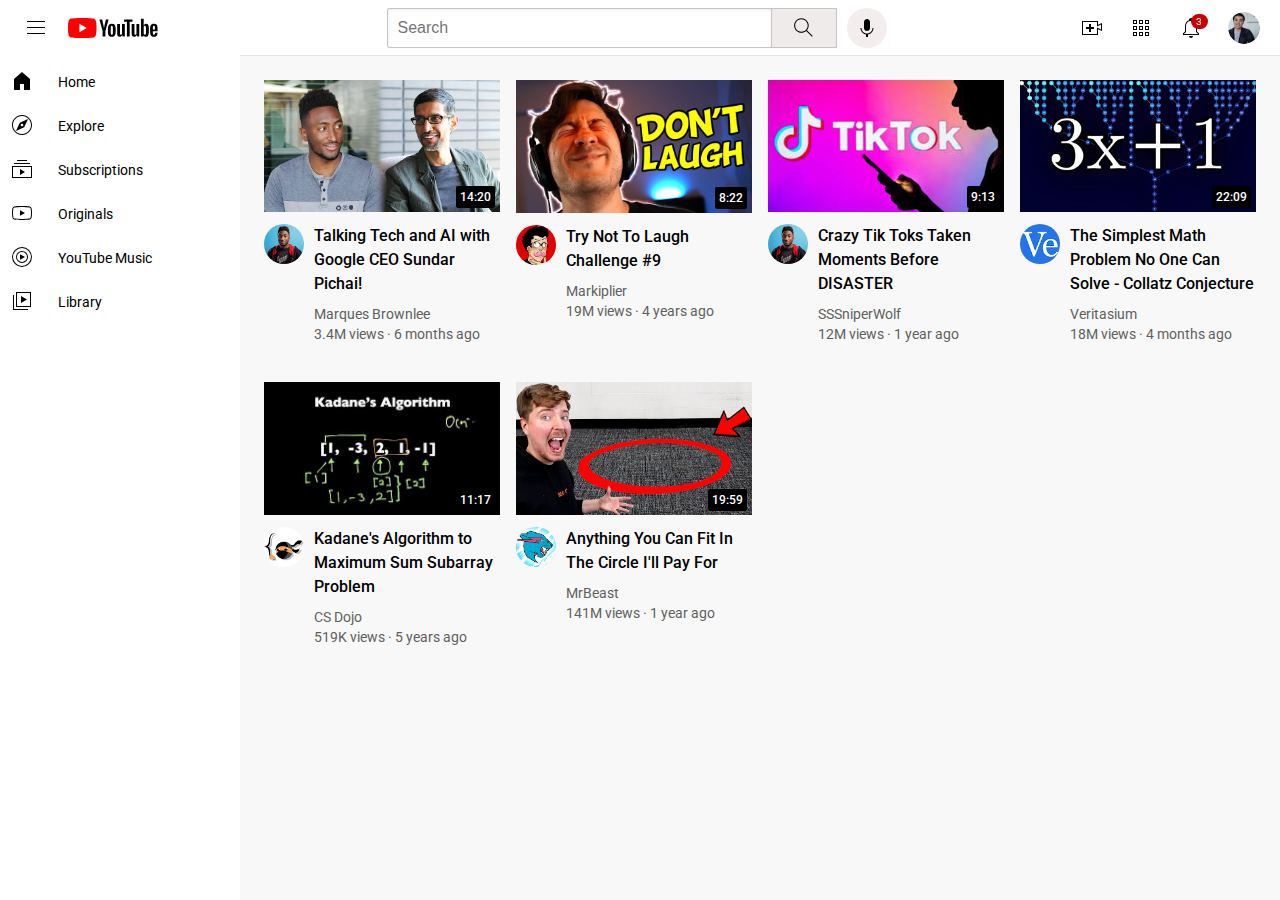
==== index.html @ 65631ed7 "renamed file" ====
<!DOCTYPE html>
<html>
  <head>
    <title>YouTube.com Clone</title>

    <link rel="preconnect" href="https://fonts.googleapis.com">
    <link rel="preconnect" href="https://fonts.gstatic.com" crossorigin>
    <link href="https://fonts.googleapis.com/css2?family=Roboto:wght@400;500;700&display=swap" rel="stylesheet">

    <link rel="stylesheet" href="styles/general.css">
    <link rel="stylesheet" href="styles/header.css">
    <link rel="stylesheet" href="styles/video.css">
    <link rel="stylesheet" href="styles/sidebar.css">
  </head>
  <body>
    <header class="header">
      <div class="left-section">
        <img class="hamburger-menu" src="icons/hamburger-menu.svg">
        <img class="youtube-logo" src="icons/youtube-logo.svg">
      </div>
      <div class="middle-section">
        <input class="search-bar" type="text" placeholder="Search">
        <button class="search-button">
          <img class="search-icon" src="icons/search.svg">
          <div class="tooltip">Search</div>
        </button>
        <button class="voice-search-button">
          <!-- Put position absolute inside position relative -->
          <img class="voice-search-icon" src="icons/voice-search-icon.svg">
          <div class="tooltip">Search with your voice</div>
        </button>
      </div>
      <div class="right-section">
        <div class="upload-icon-container">
          <img class="upload-icon" src="icons/upload.svg">
          <div class="tooltip">Create</div>
        </div>
        <div class="youtube-apps-container">
          <img class="youtube-apps-icon" src="icons/youtube-apps.svg">
          <div class="tooltip">YouTube apps</div>
        </div>
        <div class="notifications-icon-container">
          <img class="notifications-icon" src="icons/notifications.svg">
          <div class="notifications-count">3</div>
          <div class="tooltip">Notifications</div>
        </div>
        <img class="current-user-picture" src="channel-pics/current-channel-pic.jpeg">
      </div>
    </header>

    <nav class="sidebar">
      <div class="sidebar-link">
        <img src="icons/home.svg">
        <div>Home</div>
      </div>
      <div class="sidebar-link">
        <img src="icons/explore.svg">
        <div>Explore</div>
      </div>
      <div class="sidebar-link">
        <img src="icons/subscriptions.svg">
        <div>Subscriptions</div>
      </div>
      <div class="sidebar-link">
        <img src="icons/originals.svg">
        <div>Originals</div>
      </div>
      <div class="sidebar-link">
        <img src="icons/youtube-music.svg">
        <div>YouTube Music</div>
      </div>
      <div class="sidebar-link">
        <img src="icons/library.svg">
        <div>Library</div>
      </div>
    </nav>

    <main>
      <section class="video-grid">
  
        <div class="video-preview">
          <div class="thumbnail-row">
            <a class="video-thumbnail-link" href="https://www.youtube.com/watch?v=n2RNcPRtAiY" target="_blank">
              <img class="thumbnail" src="thumbnails/thumbnail-1.webp">
            </a>
            <div class="video-time">14:20</div>
          </div>
          <div class="video-info-grid">
            <div class="channel-picture">
              <div class="profile-pic-container">
                <a href="https://www.youtube.com/c/mkbhd" target="_blank">
                  <img class="profile-picture" src="channel-pics/channel-1.jpeg">
                </a>
                <div class="tooltip">
                  <img src="channel-pics/channel-1.jpeg">
                  <div>
                    <p class="tooltip-name">Marques Brownlee</p>
                    <p class="tooltip-stats">15M subscribers</p>
                  </div>
                </div>
              </div>
            </div>
            <div class="video-info">
              <a class="video-title-link" href="https://www.youtube.com/watch?v=n2RNcPRtAiY" target="_blank">
                <p class="video-title">
                  Talking Tech and AI with Google CEO Sundar Pichai!
                </p>
              </a>
              <p class="video-author">
                Marques Brownlee
              </p>
              <p class="video-stats">
                3.4M views &#183; 6 months ago
              </p>
            </div>
          </div>
        </div>
    
        <div class="video-preview">
          <div class="thumbnail-row">
            <a class="video-title-link" href="https://www.youtube.com/watch?v=mP0RAo9SKZk" target="_blank">
              <img class="thumbnail" src="thumbnails/thumbnail-2.jpg">
            </a>
            <div class="video-time">8:22</div>
          </div>
          <div class="video-info-grid">
            <div class="channel-picture">
              <div class="profile-pic-container">
                <a href="https://www.youtube.com/c/markiplier" target="_blank">
                  <img class="profile-picture" src="channel-pics/channel-2.jpeg">
                </a>
                <div class="tooltip">
                  <img src="channel-pics/channel-2.jpeg">
                  <div>
                    <p class="tooltip-name">Markiplier</p>
                    <p class="tooltip-stats">30M subscribers</p>
                  </div>
                </div>
              </div>
            </div>
            <div class="video-info">
              <a class="video-title-link" href="https://www.youtube.com/watch?v=mP0RAo9SKZk" target="_blank">
                <p class="video-title">
                  Try Not To Laugh Challenge #9
                </p>
              </a>
              <p class="video-author">
                Markiplier
              </p>
              <p class="video-stats">
                19M views &#183; 4 years ago
              </p>
            </div>
          </div>
        </div>
    
        <div class="video-preview">
          <div class="thumbnail-row">
            <a class="video-title-link" href="https://www.youtube.com/watch?v=FgjPQQeTh1w" target="_blank">
              <img class="thumbnail" src="thumbnails/thumbnail-3.jpg">
            </a>
            <div class="video-time">9:13</div>
          </div>
          <div class="video-info-grid">
            <div class="channel-picture">
              <div class="profile-pic-container">
                <a href="https://www.youtube.com/user/SSSniperWolf" target="_blank">
                  <img class="profile-picture" src="channel-pics/channel-1.jpeg">
                </a>
                <div class="tooltip">
                  <img src="channel-pics/channel-3.jpeg">
                  <div>
                    <p class="tooltip-name">SSSniperWolf</p>
                    <p class="tooltip-stats">1M subscribers</p>
                  </div>
                </div>
              </div>
            </div>
            <div class="video-info">
              <a class="video-title-link" href="https://www.youtube.com/watch?v=FgjPQQeTh1w" target="_blank">
                <p class="video-title">
                  Crazy Tik Toks Taken Moments Before DISASTER
                </p>
              </a>
              <p class="video-author">
                SSSniperWolf
              </p>
              <p class="video-stats">
                12M views &#183; 1 year ago
              </p>
            </div>
          </div>
        </div>
    
        <div class="video-preview">
          <div class="thumbnail-row">
            <a class="video-title-link" href="https://www.youtube.com/watch?v=094y1Z2wpJg" target="_blank">
              <img class="thumbnail" src="thumbnails/thumbnail-4.webp">
            </a>
            <div class="video-time">22:09</div>
          </div>
          <div class="video-info-grid">
            <div class="channel-picture">
              <div class="profile-pic-container">
                <a href="https://www.youtube.com/c/veritasium" target="_blank">
                  <img class="profile-picture" src="channel-pics/channel-4.jpeg">
                </a>
                <div class="tooltip">
                  <img src="channel-pics/channel-4.jpeg">
                  <div>
                    <p class="tooltip-name">Veritasium</p>
                    <p class="tooltip-stats">2M subscribers</p>
                  </div>
                </div>
              </div>
            </div>
            <div class="video-info">
              <a class="video-title-link" href="https://www.youtube.com/watch?v=094y1Z2wpJg" target="_blank">
                <p class="video-title">
                  The Simplest Math Problem No One Can Solve - Collatz Conjecture
                </p>
              </a>
              <p class="video-author">
                Veritasium
              </p>
              <p class="video-stats">
                18M views &#183; 4 months ago
              </p>
            </div>
          </div>
        </div>
    
        <div class="video-preview">
          <div class="thumbnail-row">
            <a class="video-title-link" href="https://www.youtube.com/watch?v=86CQq3pKSUw" target="_blank">
              <img class="thumbnail" src="thumbnails/thumbnail-5.webp">
            </a>
            <div class="video-time">11:17</div>
          </div>
          <div class="video-info-grid">
            <div class="channel-picture">
              <div class="profile-pic-container">
                <a href="https://www.youtube.com/c/CSDojo" target="_blank">
                  <img class="profile-picture" src="channel-pics/channel-5.jpeg">
                </a>
                <div class="tooltip">
                  <img src="channel-pics/channel-5.jpeg">
                  <div>
                    <p class="tooltip-name">CS Dojo</p>
                    <p class="tooltip-stats">3M subscribers</p>
                  </div>
                </div>
              </div>
            </div>
            <div class="video-info">
              <a class="video-title-link" href="https://www.youtube.com/watch?v=86CQq3pKSUw" target="_blank">
                <p class="video-title">
                  Kadane's Algorithm to Maximum Sum Subarray Problem
                </p>
              </a>
              <p class="video-author">
                CS Dojo
              </p>
              <p class="video-stats">
                519K views &#183; 5 years ago
              </p>
            </div>
          </div>
        </div>
    
        <div class="video-preview">
          <div class="thumbnail-row">
            <a class="video-title-link" href="https://www.youtube.com/watch?v=yXWw0_UfSFg" target="_blank">
              <img class="thumbnail" src="thumbnails/thumbnail-6.webp">
            </a>
            <div class="video-time">19:59</div>
          </div>
          <div class="video-info-grid">
            <div class="channel-picture">
              <div class="profile-pic-container">
                <a href="https://www.youtube.com/channel/UCX6OQ3DkcsbYNE6H8uQQuVA" target="_blank">
                  <img class="profile-picture" src="channel-pics/channel-6.jpeg">
                </a>
                <div class="tooltip">
                  <img src="channel-pics/channel-6.jpeg">
                  <div>
                    <p class="tooltip-name">MrBeast</p>
                    <p class="tooltip-stats">4M subscribers</p>
                  </div>
                </div>
              </div>
            </div>
            <div class="video-info">
              <a class="video-title-link" href="https://www.youtube.com/watch?v=yXWw0_UfSFg" target="_blank">
                <p class="video-title">
                  Anything You Can Fit In The Circle I'll Pay For
                </p>
              </a>
              <p class="video-author">
                MrBeast
              </p>
              <p class="video-stats">
                141M views &#183; 1 year ago
              </p>
            </div>
          </div>
        </div>
      </section>
    </main>
  </body>
</html>
---- styles/general.css ----
p {
  margin-top: 0;
  margin-bottom: 0;
}

body {
  font-family: Roboto, Arial;
  margin: 0;
  padding-top: 80px;
  padding-left: 96px;
  padding-right: 24px;
  background-color: rgb(248, 248, 248);
}

@media (min-width: 1200.01px) {
  body {
    padding-left: 264px;
  }
}
---- styles/header.css ----
.header {
  display: flex;
  justify-content: space-between;
  position: fixed;
  top: 0;
  left: 0;
  right: 0;
  height: 55px;
  background-color: white;
  border-bottom-width: 1px;
  border-bottom-style: solid;
  border-bottom-color: rgb(230, 228, 228);
  z-index: 100;
}

.left-section {
  display: flex;
  align-items: center;
}

.hamburger-menu {
  height: 24px;
  margin-left: 24px;
  margin-right: 20px;
}

.youtube-logo {
  height: 20px;
  cursor: pointer;
}

.middle-section {
  display: flex;
  align-items: center;
  flex: 1;
  margin-left: 70px;
  margin-right: 35px;
  max-width: 500px;
}

.search-bar {
  flex: 1;
  height: 36px;
  padding-left: 10px;
  font-size: 16px;
  border: 1px solid rgb(200, 195, 195);
  border-radius: 2px;
  box-shadow: inset 1px 2px 3px rgba(0, 0, 0, 0.05);
  width: 0;
}

.search-bar::placeholder {
  font-size: 16px;
}

.search-button {
  height: 40px;
  width: 66px;
  background-color: rgb(239, 235, 235);
  border-width: 1px;
  border-style: solid;
  border-color: rgb(202, 195, 195);
  margin-right: 10px;
  margin-left: -1px;
}

.search-button,
.voice-search-button,
.upload-icon-container,
.youtube-apps-container,
.notifications-icon-container {
  position: relative;
  display: flex;
  justify-content: center;
  align-items: center;
}

.search-button .tooltip,
.voice-search-button .tooltip,
.upload-icon-container .tooltip,
.youtube-apps-container .tooltip,
.notifications-icon-container .tooltip {
  position: absolute;
  bottom: -30px;
  background-color: grey;
  color: white;
  padding: 4px 8px;
  border-radius: 2px;
  font-size: 12px;
  opacity: 0;
  transition: opacity 0.15s;
  pointer-events: none;
  white-space: nowrap;
}

.search-button:hover .tooltip,
.voice-search-button:hover .tooltip,
.upload-icon-container:hover .tooltip,
.youtube-apps-container:hover .tooltip,
.notifications-icon-container:hover .tooltip {
  opacity: 1;
}

.search-icon {
  height: 25px;
}

.voice-search-button {
  height: 40px;
  width: 40px;
  border: none;
  border-radius: 20px;
  background-color: rgb(244, 237, 237);
}

.voice-search-icon {
  height: 24px;
}

.right-section {
  display: flex;
  justify-content: space-between;
  align-items: center;
  width: 180px;
  margin-right: 20px;
  flex-shrink: 0;
}

.upload-icon {
  height: 24px;
}

.youtube-apps-icon {
  height: 24px;
}

.notifications-icon {
  height: 24px;
}

.notifications-icon-container {
  position: relative;
}

.notifications-count {
  position: absolute;
  top: -2px;
  right: -5px;
  background-color: rgb(201, 2, 2);
  color: white;
  font-size: 10px;
  padding: 2px 5.5px;
  border-radius: 10px;
}

.current-user-picture {
  height: 32px;
  border-radius: 16px;
}
---- styles/video.css ----
.video-grid {
  display: grid;
  grid-template-columns: 1fr 1fr 1fr;
  column-gap: 16px;
  row-gap: 40px;
}

@media (max-width: 750px) {
  .video-grid {
    grid-template-columns: 1fr 1fr;
  }
}

@media (min-width: 751px) and (max-width: 999px) {
  .video-grid {
    grid-template-columns: 1fr 1fr 1fr;
  }
}

@media (min-width: 1000px) {
  .video-grid {
    grid-template-columns: 1fr 1fr 1fr 1fr;
  }
}

.video-time {
  background-color: black;
  color: white;
  position: absolute;
  bottom: 8px;
  right: 5px;
  font-size: 12px;
  font-weight: 500;
  padding: 4px;
  border-radius: 2px;
}

.thumbnail {
  width: 100%;
}

.video-title {
  margin-top: 0;
  margin-bottom: 10px;
  font-size: 14px;
  font-weight: 500;
  line-height: 20px;
}

.video-title-link {
  text-decoration: none;
  color: black;
}

.video-info-grid {
  display: grid; 
  grid-template-columns: 50px 1fr;
}

.channel-picture {
  display: flex;
}

.profile-pic-container {
  position: relative;
  display: inline-block;
}

.tooltip {
  display: flex;
  align-items: center;
  background-color: rgb(255, 255, 255);
  border-radius: 6px;
  box-shadow: 0 0 5px rgba(0, 0, 0, 0.3);
  width: 180px;
  padding: 10px 10px;
  position: absolute;
  top: 50px;
  opacity: 0;
  transition: opacity 0.15s;
  pointer-events: none;
}

.profile-pic-container:hover .tooltip {
  opacity: 1;
}

.tooltip img {
  width: 50px;
  border-radius: 50px;
  margin-right: 10px;
}

.tooltip-name {
  font-weight: bold;
  font-size: 14px;
  color: black;
  margin-bottom: 3px;
}

.tooltip-stats {
  font-size: 12px;
  color: grey;
}

.profile-picture {
  width: 40px;
  border-radius: 50px;
}

.thumbnail-row {
  margin-bottom: 8px;
  position: relative;
}

.video-author,
.video-stats {
  font-size: 12px;
  color: rgb(96, 96, 96);
}

.video-author {
  margin-bottom: 4px;
}

@media (min-width: 1000px) {
  .video-title {
    font-size: 16px;
    line-height: 24px;
  }
}

@media (min-width: 1000px) {
  .video-author,
  .video-stats {
    font-size: 14px;
  }
}
---- styles/sidebar.css ----
@media (max-width: 1200px) {
  .sidebar {
    position: fixed;
    left: 0;
    bottom: 0;
    top: 55px;
    width: 72px;
    background-color: white;
    z-index: 200;
    padding-top: 5px;
  }
  
  .sidebar-link {
    background-color: white;
    height: 74px;
    display: flex;
    flex-direction: column;
    justify-content: center;
    align-items: center;
    cursor: pointer;
  }
  
  .sidebar-link:hover {
    background-color: rgb(235, 235, 235);
  }
  
  .sidebar-link img {
    height: 24px;
    margin-bottom: 4px;
  }
  
  .sidebar-link div {
    font-size: 10px;
  }
}

@media (min-width: 1200.01px) {
  .sidebar {
    position: fixed;
    left: 0;
    bottom: 0;
    top: 55px;
    width: 240px;
    background-color: white;
    z-index: 200;
    padding-top: 5px;
  }
  
  .sidebar-link {
    background-color: white;
    height: 44px;
    display: flex;
    align-items: center;
    cursor: pointer;
    padding-left: 10px;
  }
  
  .sidebar-link:hover {
    background-color: rgb(235, 235, 235);
  }
  
  .sidebar-link img {
    height: 24px;
    margin-bottom: 3px;
  }
  
  .sidebar-link div {
    font-size: 14px;
    margin-left: 24px;
  }
}
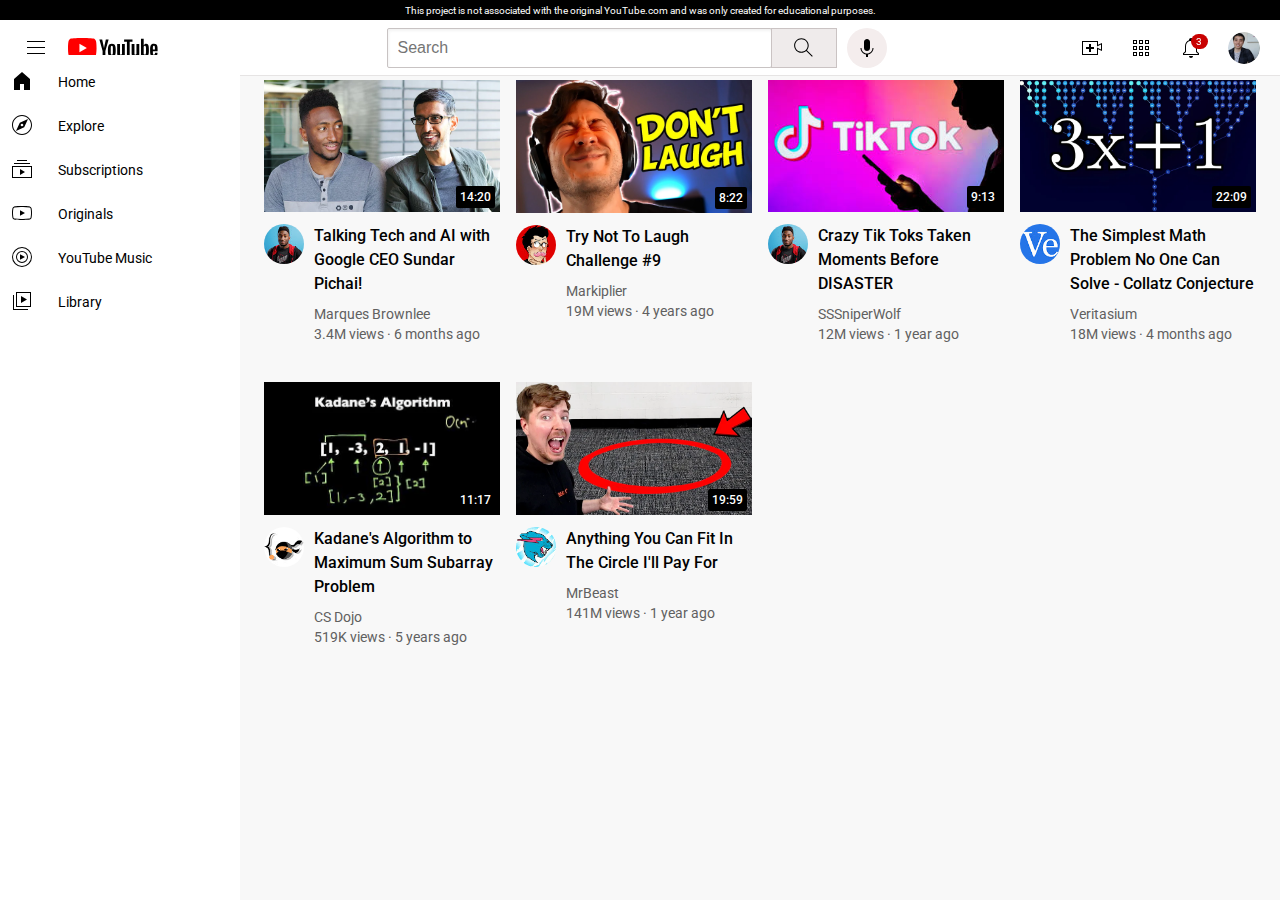
==== commit adfb0dbc: "added disclaimer" ====
--- a/index.html
+++ b/index.html
@@ -13,6 +13,9 @@
     <link rel="stylesheet" href="styles/sidebar.css">
   </head>
   <body>
+    <div class="disclaimer">
+      This project is not associated with the original YouTube.com and was only created for educational purposes.
+    </div>
     <header class="header">
       <div class="left-section">
         <img class="hamburger-menu" src="icons/hamburger-menu.svg">
--- a/styles/general.css
+++ b/styles/general.css
@@ -1,3 +1,17 @@
+.disclaimer {
+  position: fixed;
+  top: 0;
+  left: 0;
+  right: 0;
+  background-color: black;
+  height: 20px;
+  
+  font-size: 10px;
+  color: white;
+  text-align: center;
+  align-content: center;
+}
+
 p {
   margin-top: 0;
   margin-bottom: 0;
--- a/styles/header.css
+++ b/styles/header.css
@@ -2,7 +2,7 @@
   display: flex;
   justify-content: space-between;
   position: fixed;
-  top: 0;
+  top: 20px;
   left: 0;
   right: 0;
   height: 55px;
